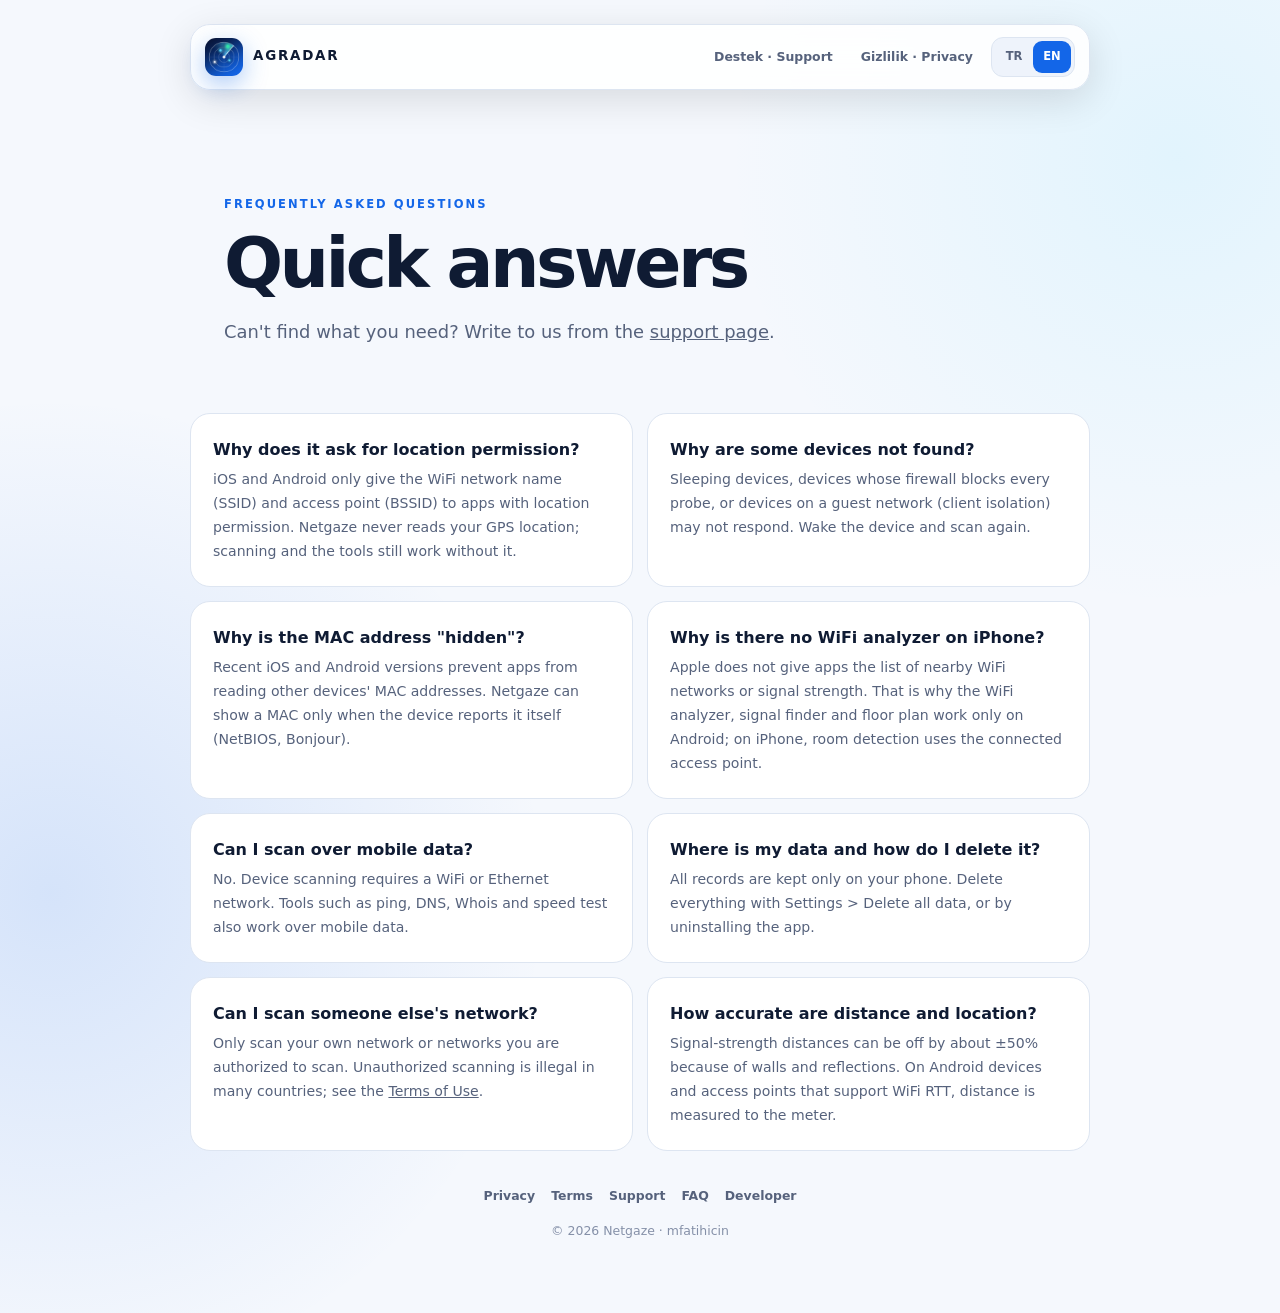
==== faq.html @ a1d0038b "Add files via upload" ====
<!DOCTYPE html>
<html lang="tr">
  <head>
    <meta charset="utf-8" />
    <meta name="viewport" content="width=device-width, initial-scale=1" />
    <meta name="description" content="Netgaze frequently asked questions." />
    <meta name="theme-color" content="#070f24" />
    <title>Netgaze — Sık Sorulan Sorular</title>
    <link rel="icon" href="ikon.png" />
    <link rel="stylesheet" href="styles.css" />
    <script src="site.js" defer></script>
  </head>
  <body
    data-language="tr"
    data-title-tr="Netgaze — Sık Sorulan Sorular"
    data-title-en="Netgaze — FAQ"
  >
    <main class="shell">
      <header class="topbar">
        <a class="brand" href="index.html" aria-label="Netgaze">
          <span class="mark" aria-hidden="true"><img src="ikon.png" alt="" /></span>
          AGRADAR
        </a>
        <div class="top-actions">
          <a class="nav-link" href="support.html">Destek · Support</a>
          <a class="nav-link" href="index.html">Gizlilik · Privacy</a>
          <div class="language-switcher" aria-label="Language">
            <button class="language-button" data-language-button="tr">TR</button>
            <button class="language-button" data-language-button="en">EN</button>
          </div>
        </div>
      </header>

      <div data-language-content="tr">
        <section class="hero">
          <p class="eyebrow">SIK SORULAN SORULAR</p>
          <h1>Hızlı yanıtlar</h1>
          <p class="hero-copy">
            Aradığınızı bulamazsanız <a href="support.html">destek sayfasından</a> bize yazın.
          </p>
        </section>
        <section class="faq-grid">
          <div class="faq-card">
            <h3>Neden konum izni istiyor?</h3>
            <p>iOS ve Android, WiFi ağ adını (SSID) ve erişim noktasını (BSSID) yalnızca konum izni olan uygulamalara verir. Netgaze GPS konumunuzu okumaz; izin vermezseniz tarama ve araçlar yine çalışır.</p>
          </div>
          <div class="faq-card">
            <h3>Bazı cihazlar neden bulunamıyor?</h3>
            <p>Uykudaki, güvenlik duvarı tüm sorgulara kapalı olan ya da misafir ağında (istemci yalıtımı) bulunan cihazlar yanıt vermeyebilir. Cihazı uyandırıp yeniden tarayın.</p>
          </div>
          <div class="faq-card">
            <h3>MAC adresi neden "gizli" görünüyor?</h3>
            <p>Yeni iOS ve Android sürümleri, uygulamaların diğer cihazların MAC adresini okumasını engeller. Netgaze MAC'i yalnızca cihaz kendisi bildirirse (NetBIOS, Bonjour) gösterebilir.</p>
          </div>
          <div class="faq-card">
            <h3>iPhone'da neden WiFi analizörü yok?</h3>
            <p>Apple, uygulamalara çevredeki WiFi ağlarının listesini ve sinyal gücünü vermez. Bu yüzden WiFi analizörü, sinyal bulucu ve kat planı yalnızca Android'de çalışır; iPhone'da oda tespiti bağlı erişim noktasına göre yapılır.</p>
          </div>
          <div class="faq-card">
            <h3>Mobil veride tarama yapabilir miyim?</h3>
            <p>Hayır. Cihaz taraması için bir WiFi ya da Ethernet ağına bağlı olmanız gerekir. Ping, DNS, Whois ve hız testi gibi araçlar mobil veride de çalışır.</p>
          </div>
          <div class="faq-card">
            <h3>Verilerim nerede, nasıl silerim?</h3>
            <p>Tüm kayıtlar yalnızca telefonunuzda tutulur. Ayarlar &gt; Tüm verileri sil ile ya da uygulamayı kaldırarak hepsini silebilirsiniz.</p>
          </div>
          <div class="faq-card">
            <h3>Başkasının ağını tarayabilir miyim?</h3>
            <p>Yalnızca kendi ağınızı ya da tarama izniniz olan ağları tarayın. İzinsiz tarama birçok ülkede yasaktır; bkz. <a href="termsofuse.html">Kullanım Koşulları</a>.</p>
          </div>
          <div class="faq-card">
            <h3>Mesafe ve konum ne kadar doğru?</h3>
            <p>Sinyal gücüne dayalı mesafeler duvarlar ve yansımalar nedeniyle yaklaşık ±%50 sapabilir. WiFi RTT destekleyen Android cihaz ve erişim noktalarında metre düzeyinde ölçüm yapılır.</p>
          </div>
        </section>
      </div>

      <div data-language-content="en">
        <section class="hero">
          <p class="eyebrow">FREQUENTLY ASKED QUESTIONS</p>
          <h1>Quick answers</h1>
          <p class="hero-copy">
            Can't find what you need? Write to us from the <a href="support.html">support page</a>.
          </p>
        </section>
        <section class="faq-grid">
          <div class="faq-card">
            <h3>Why does it ask for location permission?</h3>
            <p>iOS and Android only give the WiFi network name (SSID) and access point (BSSID) to apps with location permission. Netgaze never reads your GPS location; scanning and the tools still work without it.</p>
          </div>
          <div class="faq-card">
            <h3>Why are some devices not found?</h3>
            <p>Sleeping devices, devices whose firewall blocks every probe, or devices on a guest network (client isolation) may not respond. Wake the device and scan again.</p>
          </div>
          <div class="faq-card">
            <h3>Why is the MAC address "hidden"?</h3>
            <p>Recent iOS and Android versions prevent apps from reading other devices' MAC addresses. Netgaze can show a MAC only when the device reports it itself (NetBIOS, Bonjour).</p>
          </div>
          <div class="faq-card">
            <h3>Why is there no WiFi analyzer on iPhone?</h3>
            <p>Apple does not give apps the list of nearby WiFi networks or signal strength. That is why the WiFi analyzer, signal finder and floor plan work only on Android; on iPhone, room detection uses the connected access point.</p>
          </div>
          <div class="faq-card">
            <h3>Can I scan over mobile data?</h3>
            <p>No. Device scanning requires a WiFi or Ethernet network. Tools such as ping, DNS, Whois and speed test also work over mobile data.</p>
          </div>
          <div class="faq-card">
            <h3>Where is my data and how do I delete it?</h3>
            <p>All records are kept only on your phone. Delete everything with Settings &gt; Delete all data, or by uninstalling the app.</p>
          </div>
          <div class="faq-card">
            <h3>Can I scan someone else's network?</h3>
            <p>Only scan your own network or networks you are authorized to scan. Unauthorized scanning is illegal in many countries; see the <a href="termsofuse.html">Terms of Use</a>.</p>
          </div>
          <div class="faq-card">
            <h3>How accurate are distance and location?</h3>
            <p>Signal-strength distances can be off by about ±50% because of walls and reflections. On Android devices and access points that support WiFi RTT, distance is measured to the meter.</p>
          </div>
        </section>
      </div>

      <footer class="footer">
        <div class="footer-links">
          <a href="index.html">Privacy</a>
          <a href="termsofuse.html">Terms</a>
          <a href="support.html">Support</a>
          <a href="faq.html">FAQ</a>
          <a href="https://mfatihicin.github.io">Developer</a>
        </div>
        © <span data-year></span> Netgaze · mfatihicin
      </footer>
    </main>
  </body>
</html>
---- styles.css ----
:root {
  color-scheme: dark;
  --background: #070f24;
  --surface: #0d1a3a;
  --surface-elevated: #13234a;
  --surface-pressed: #1a2c58;
  --text: #eef3ff;
  --muted: #a3b0cc;
  --subtle: #6f7da0;
  --accent: #56d6ff;
  --accent-soft: #0f3350;
  --on-accent: #04122c;
  --blue: #1366e8;
  --mint: #2fe6a6;
  --mint-soft: #0f3a33;
  --border: #1f3366;
  --border-strong: #2c4580;
  --shadow: 0 28px 90px rgba(0, 0, 0, 0.4);
}

@media (prefers-color-scheme: light) {
  :root {
    color-scheme: light;
    --background: #f5f8fd;
    --surface: #ffffff;
    --surface-elevated: #eef3fb;
    --surface-pressed: #e3eaf6;
    --text: #0f1b33;
    --muted: #56627c;
    --subtle: #8590a8;
    --accent: #1366e8;
    --accent-soft: #e3edfd;
    --on-accent: #ffffff;
    --blue: #1366e8;
    --mint: #0f8a63;
    --mint-soft: #dcf5ec;
    --border: #dde5f1;
    --border-strong: #c7d3e6;
    --shadow: 0 28px 90px rgba(15, 40, 90, 0.1);
  }
}

* {
  box-sizing: border-box;
}

html {
  scroll-behavior: smooth;
  -webkit-text-size-adjust: 100%;
}

body {
  min-height: 100vh;
  margin: 0;
  background: radial-gradient(
      circle at 92% 12%,
      rgba(86, 214, 255, 0.12),
      transparent 28rem
    ),
    radial-gradient(
      circle at 4% 68%,
      rgba(19, 102, 232, 0.14),
      transparent 31rem
    ),
    var(--background);
  color: var(--text);
  font-family: Inter, ui-sans-serif, system-ui, -apple-system,
    BlinkMacSystemFont, 'Segoe UI', sans-serif;
  line-height: 1.7;
}

a {
  color: inherit;
}

.is-hidden {
  display: none;
}

.shell {
  width: min(900px, calc(100% - 32px));
  margin: 0 auto;
  padding: 24px 0 72px;
}

.topbar {
  position: sticky;
  top: 14px;
  z-index: 10;
  display: flex;
  align-items: center;
  justify-content: space-between;
  gap: 16px;
  padding: 12px 14px;
  border: 1px solid var(--border);
  border-radius: 20px;
  background: color-mix(in srgb, var(--surface) 88%, transparent);
  box-shadow: 0 10px 38px rgba(0, 0, 0, 0.12);
  backdrop-filter: blur(18px);
}

.brand {
  display: inline-flex;
  align-items: center;
  gap: 10px;
  color: var(--text);
  font-size: 0.84rem;
  font-weight: 900;
  letter-spacing: 0.13em;
  text-decoration: none;
}

.mark {
  display: inline-grid;
  width: 38px;
  height: 38px;
  place-items: center;
  overflow: hidden;
  border-radius: 11px;
  box-shadow: 0 8px 24px rgba(19, 102, 232, 0.35);
}

.top-actions {
  display: flex;
  align-items: center;
  gap: 8px;
}

.nav-link {
  padding: 8px 10px;
  border-radius: 11px;
  color: var(--muted);
  font-size: 0.78rem;
  font-weight: 700;
  text-decoration: none;
}

.nav-link:hover,
.nav-link:focus-visible {
  background: var(--surface-elevated);
  color: var(--text);
}

.language-switcher {
  display: flex;
  padding: 3px;
  border: 1px solid var(--border);
  border-radius: 12px;
  background: var(--surface-elevated);
}

.language-button {
  min-width: 38px;
  border: 0;
  border-radius: 9px;
  padding: 6px 8px;
  background: transparent;
  color: var(--muted);
  cursor: pointer;
  font: inherit;
  font-size: 0.72rem;
  font-weight: 800;
}

.language-button.is-selected {
  background: var(--accent);
  color: var(--on-accent);
}

.hero {
  padding: clamp(58px, 10vw, 105px) clamp(4px, 4vw, 34px) 48px;
}

.eyebrow {
  margin: 0 0 13px;
  color: var(--accent);
  font-size: 0.72rem;
  font-weight: 900;
  letter-spacing: 0.18em;
  text-transform: uppercase;
}

h1,
h2,
h3,
p {
  margin-top: 0;
}

h1 {
  max-width: 700px;
  margin-bottom: 18px;
  font-size: clamp(2.25rem, 7vw, 4.35rem);
  line-height: 1.03;
  letter-spacing: -0.052em;
}

.hero-copy {
  max-width: 680px;
  color: var(--muted);
  font-size: clamp(1rem, 2vw, 1.12rem);
}

.updated {
  display: inline-flex;
  align-items: center;
  gap: 8px;
  margin-top: 18px;
  padding: 8px 12px;
  border: 1px solid var(--border);
  border-radius: 999px;
  background: var(--surface);
  color: var(--subtle);
  font-size: 0.78rem;
  font-weight: 700;
}

.notice {
  display: flex;
  gap: 14px;
  padding: 20px;
  margin-bottom: 18px;
  border: 1px solid rgba(47, 230, 166, 0.34);
  border-radius: 22px;
  background: var(--mint-soft);
}

.notice-icon {
  font-size: 1.35rem;
}

.notice strong {
  display: block;
  margin-bottom: 3px;
  color: var(--mint);
}

.mark img {
  width: 100%;
  height: 100%;
}

.notice + .notice {
  margin-top: -6px;
}

.notice p {
  margin: 0;
  color: var(--muted);
  font-size: 0.92rem;
}

.content-card {
  overflow: hidden;
  border: 1px solid var(--border);
  border-radius: 28px;
  background: var(--surface);
  box-shadow: var(--shadow);
}

.section {
  padding: clamp(24px, 5vw, 40px);
  border-bottom: 1px solid var(--border);
}

.section:last-child {
  border-bottom: 0;
}

.section-number {
  display: grid;
  width: 34px;
  height: 34px;
  place-items: center;
  margin-bottom: 16px;
  border-radius: 11px;
  background: var(--accent-soft);
  color: var(--accent);
  font-size: 0.78rem;
  font-weight: 900;
}

h2 {
  margin-bottom: 10px;
  font-size: clamp(1.25rem, 3vw, 1.65rem);
  letter-spacing: -0.025em;
}

h3 {
  margin-bottom: 5px;
  font-size: 1rem;
}

.section p,
.section li {
  color: var(--muted);
}

.section p:last-child {
  margin-bottom: 0;
}

.section ul {
  margin: 14px 0 0;
  padding-left: 20px;
}

.section li {
  margin-bottom: 9px;
}

.section a {
  color: var(--accent);
  font-weight: 700;
}

.link-grid,
.faq-grid {
  display: grid;
  grid-template-columns: repeat(2, minmax(0, 1fr));
  gap: 14px;
}

.action-card,
.faq-card {
  display: block;
  padding: 22px;
  border: 1px solid var(--border);
  border-radius: 20px;
  background: var(--surface);
  color: var(--text);
  text-decoration: none;
  transition: transform 160ms ease, border-color 160ms ease,
    background 160ms ease;
}

.action-card:hover,
.action-card:focus-visible,
.faq-card:hover,
.faq-card:focus-visible {
  transform: translateY(-2px);
  border-color: var(--border-strong);
  background: var(--surface-elevated);
}

.action-icon {
  display: grid;
  width: 44px;
  height: 44px;
  place-items: center;
  margin-bottom: 16px;
  border-radius: 14px;
  background: var(--accent-soft);
  font-size: 1.25rem;
}

.action-card p,
.faq-card p {
  margin: 5px 0 0;
  color: var(--muted);
  font-size: 0.88rem;
}

.faq-card {
  cursor: default;
}

.footer {
  padding: 34px 4px 0;
  color: var(--subtle);
  font-size: 0.78rem;
  text-align: center;
}

.footer-links {
  display: flex;
  flex-wrap: wrap;
  justify-content: center;
  gap: 16px;
  margin-bottom: 14px;
}

.footer a {
  color: var(--muted);
  font-weight: 700;
  text-decoration: none;
}

[data-language-content] {
  display: none;
}

body[data-language='tr'] [data-language-content='tr'],
body[data-language='en'] [data-language-content='en'] {
  display: block;
}

@media (max-width: 680px) {
  .shell {
    width: min(100% - 22px, 900px);
    padding-top: 11px;
  }

  .topbar {
    top: 8px;
    padding: 9px 10px;
    border-radius: 17px;
  }

  .brand {
    font-size: 0.72rem;
  }

  .mark {
    width: 34px;
    height: 34px;
  }

  .nav-link {
    display: none;
  }

  .hero {
    padding: 54px 5px 34px;
  }

  .content-card {
    border-radius: 22px;
  }

  .link-grid,
  .faq-grid {
    grid-template-columns: 1fr;
  }
}

@media (prefers-reduced-motion: reduce) {
  *,
  *::before,
  *::after {
    scroll-behavior: auto !important;
    transition: none !important;
  }
}
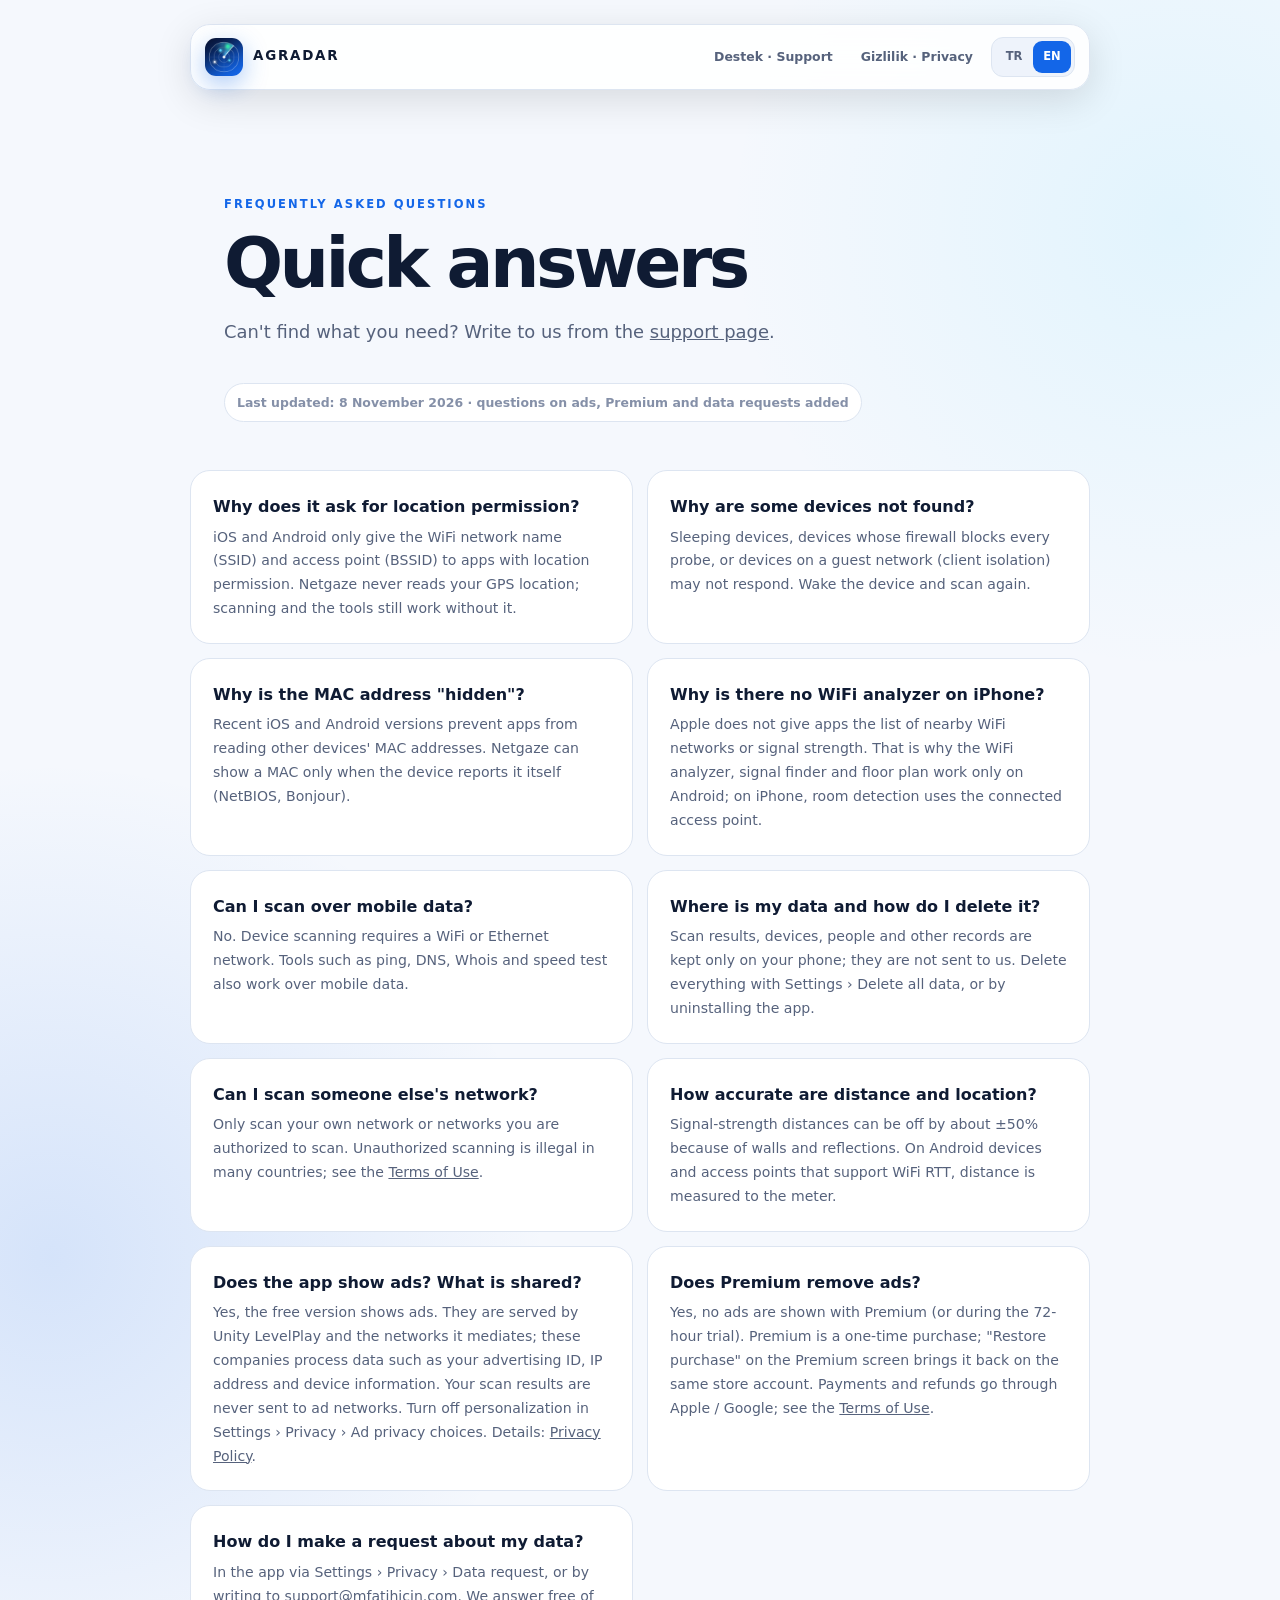
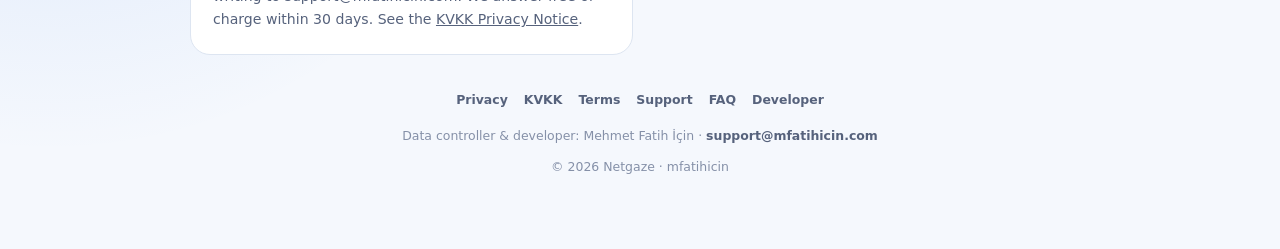
==== commit c533ff96: "Legal texts 8 Nov 2026: truthful privacy policy, KVKK notice, terms - index.html: corrects the false" ====
--- a/faq.html
+++ b/faq.html
@@ -38,6 +38,7 @@
           <p class="hero-copy">
             Aradığınızı bulamazsanız <a href="support.html">destek sayfasından</a> bize yazın.
           </p>
+          <span class="updated">Son güncelleme: 8 Kasım 2026 · reklam, Premium ve veri talebi soruları eklendi</span>
         </section>
         <section class="faq-grid">
           <div class="faq-card">
@@ -62,7 +63,7 @@
           </div>
           <div class="faq-card">
             <h3>Verilerim nerede, nasıl silerim?</h3>
-            <p>Tüm kayıtlar yalnızca telefonunuzda tutulur. Ayarlar &gt; Tüm verileri sil ile ya da uygulamayı kaldırarak hepsini silebilirsiniz.</p>
+            <p>Tarama sonuçları, cihazlar, kişiler ve diğer kayıtlar yalnızca telefonunuzda tutulur; bize gönderilmez. Ayarlar › Tüm verileri sil ile ya da uygulamayı kaldırarak hepsini silebilirsiniz.</p>
           </div>
           <div class="faq-card">
             <h3>Başkasının ağını tarayabilir miyim?</h3>
@@ -71,6 +72,18 @@
           <div class="faq-card">
             <h3>Mesafe ve konum ne kadar doğru?</h3>
             <p>Sinyal gücüne dayalı mesafeler duvarlar ve yansımalar nedeniyle yaklaşık ±%50 sapabilir. WiFi RTT destekleyen Android cihaz ve erişim noktalarında metre düzeyinde ölçüm yapılır.</p>
+          </div>
+          <div class="faq-card">
+            <h3>Uygulamada reklam var mı? Neler paylaşılıyor?</h3>
+            <p>Evet, ücretsiz sürümde reklam vardır. Reklamlar Unity LevelPlay ve aracılık ettiği ağlarca sunulur; bu şirketler reklam kimliği, IP adresi ve cihaz bilgileri gibi verileri işler. Tarama sonuçlarınız reklam ağlarına gönderilmez. Kişiselleştirmeyi Ayarlar › Gizlilik › Reklam gizlilik seçenekleri'nden kapatabilirsiniz. Ayrıntılar: <a href="index.html">Gizlilik Politikası</a>.</p>
+          </div>
+          <div class="faq-card">
+            <h3>Premium alınca reklam kalkar mı?</h3>
+            <p>Evet, Premium'da (ve 72 saatlik denemede) reklam gösterilmez. Premium tek seferlik bir satın almadır; Premium ekranındaki "Satın alımı geri yükle" ile aynı mağaza hesabında geri gelir. Ödeme ve iadeler Apple / Google üzerinden yürür; bkz. <a href="termsofuse.html">Kullanım Koşulları</a>.</p>
+          </div>
+          <div class="faq-card">
+            <h3>Verilerimle ilgili nasıl talepte bulunurum?</h3>
+            <p>Uygulamada Ayarlar › Gizlilik › Veri talebi ile ya da support@mfatihicin.com adresine yazarak. 30 gün içinde ücretsiz cevaplarız. Bkz. <a href="kvkk.html">KVKK Aydınlatma Metni</a>.</p>
           </div>
         </section>
       </div>
@@ -82,6 +95,7 @@
           <p class="hero-copy">
             Can't find what you need? Write to us from the <a href="support.html">support page</a>.
           </p>
+          <span class="updated">Last updated: 8 November 2026 · questions on ads, Premium and data requests added</span>
         </section>
         <section class="faq-grid">
           <div class="faq-card">
@@ -106,7 +120,7 @@
           </div>
           <div class="faq-card">
             <h3>Where is my data and how do I delete it?</h3>
-            <p>All records are kept only on your phone. Delete everything with Settings &gt; Delete all data, or by uninstalling the app.</p>
+            <p>Scan results, devices, people and other records are kept only on your phone; they are not sent to us. Delete everything with Settings › Delete all data, or by uninstalling the app.</p>
           </div>
           <div class="faq-card">
             <h3>Can I scan someone else's network?</h3>
@@ -116,17 +130,32 @@
             <h3>How accurate are distance and location?</h3>
             <p>Signal-strength distances can be off by about ±50% because of walls and reflections. On Android devices and access points that support WiFi RTT, distance is measured to the meter.</p>
           </div>
+          <div class="faq-card">
+            <h3>Does the app show ads? What is shared?</h3>
+            <p>Yes, the free version shows ads. They are served by Unity LevelPlay and the networks it mediates; these companies process data such as your advertising ID, IP address and device information. Your scan results are never sent to ad networks. Turn off personalization in Settings › Privacy › Ad privacy choices. Details: <a href="index.html">Privacy Policy</a>.</p>
+          </div>
+          <div class="faq-card">
+            <h3>Does Premium remove ads?</h3>
+            <p>Yes, no ads are shown with Premium (or during the 72-hour trial). Premium is a one-time purchase; "Restore purchase" on the Premium screen brings it back on the same store account. Payments and refunds go through Apple / Google; see the <a href="termsofuse.html">Terms of Use</a>.</p>
+          </div>
+          <div class="faq-card">
+            <h3>How do I make a request about my data?</h3>
+            <p>In the app via Settings › Privacy › Data request, or by writing to support@mfatihicin.com. We answer free of charge within 30 days. See the <a href="kvkk.html">KVKK Privacy Notice</a>.</p>
+          </div>
         </section>
       </div>
 
       <footer class="footer">
         <div class="footer-links">
           <a href="index.html">Privacy</a>
+          <a href="kvkk.html">KVKK</a>
           <a href="termsofuse.html">Terms</a>
           <a href="support.html">Support</a>
           <a href="faq.html">FAQ</a>
-          <a href="https://mfatihicin.github.io">Developer</a>
+          <a href="https://mfatihicin.com">Developer</a>
         </div>
+        <p data-language-content="tr">Veri sorumlusu ve geliştirici: Mehmet Fatih İçin · <a href="mailto:support@mfatihicin.com">support@mfatihicin.com</a></p>
+        <p data-language-content="en">Data controller &amp; developer: Mehmet Fatih İçin · <a href="mailto:support@mfatihicin.com">support@mfatihicin.com</a></p>
         © <span data-year></span> Netgaze · mfatihicin
       </footer>
     </main>
--- a/styles.css
+++ b/styles.css
@@ -442,3 +442,23 @@
     transition: none !important;
   }
 }
+
+/* 8 Kasım 2026: yasal metinler için küçük eklemeler */
+.section h3 {
+  margin-top: 20px;
+  color: var(--text);
+}
+
+.section ol {
+  margin: 14px 0 0;
+  padding-left: 22px;
+}
+
+.section ol li {
+  color: var(--muted);
+  margin-bottom: 9px;
+}
+
+.footer p {
+  margin: 0 0 10px;
+}
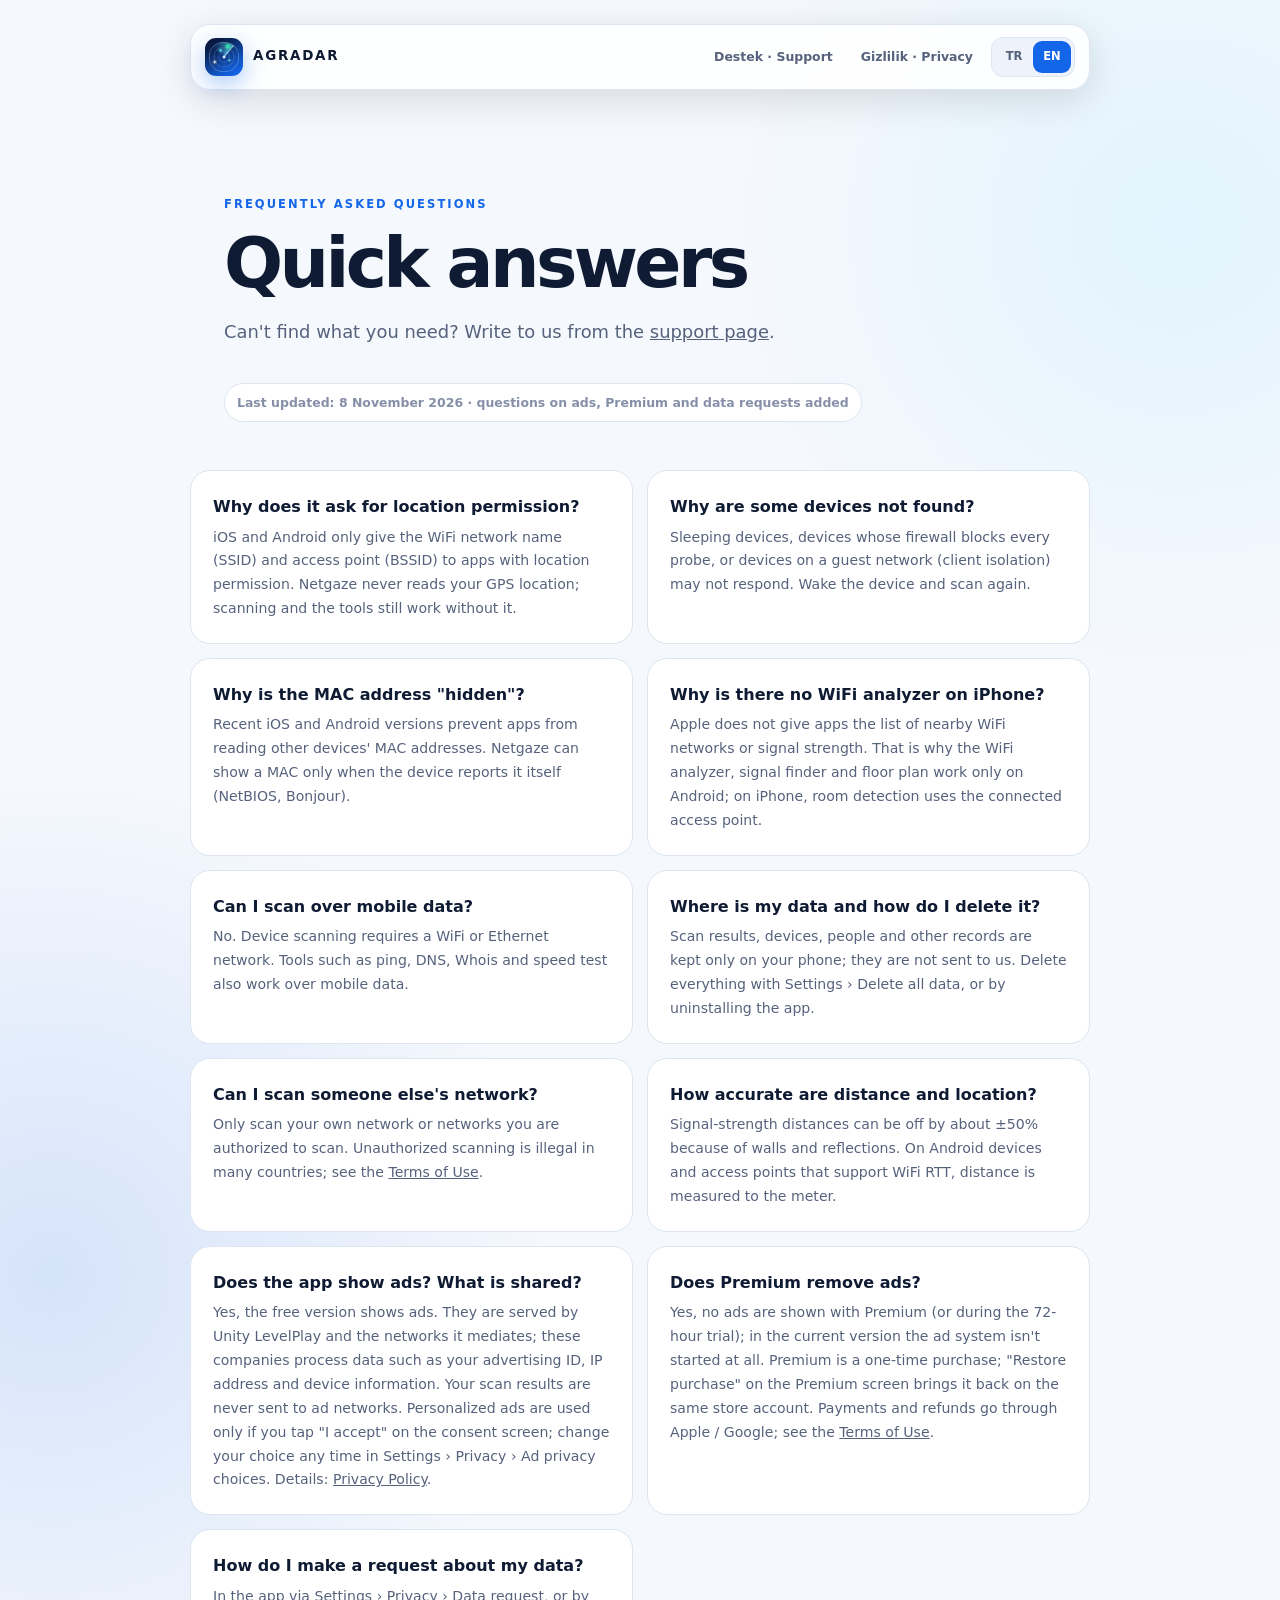
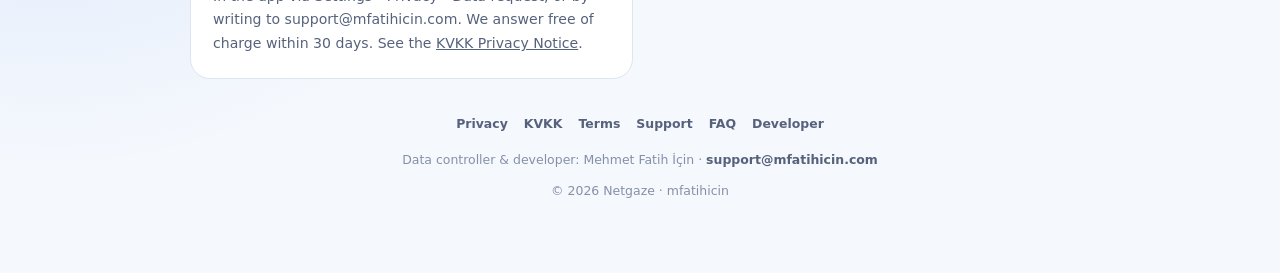
==== commit c2f89461: "Netgaze: describe in-app KVKK ad-consent screen and no ad SDK for Premium Consent screen (separate f" ====
--- a/faq.html
+++ b/faq.html
@@ -75,11 +75,11 @@
           </div>
           <div class="faq-card">
             <h3>Uygulamada reklam var mı? Neler paylaşılıyor?</h3>
-            <p>Evet, ücretsiz sürümde reklam vardır. Reklamlar Unity LevelPlay ve aracılık ettiği ağlarca sunulur; bu şirketler reklam kimliği, IP adresi ve cihaz bilgileri gibi verileri işler. Tarama sonuçlarınız reklam ağlarına gönderilmez. Kişiselleştirmeyi Ayarlar › Gizlilik › Reklam gizlilik seçenekleri'nden kapatabilirsiniz. Ayrıntılar: <a href="index.html">Gizlilik Politikası</a>.</p>
+            <p>Evet, ücretsiz sürümde reklam vardır. Reklamlar Unity LevelPlay ve aracılık ettiği ağlarca sunulur; bu şirketler reklam kimliği, IP adresi ve cihaz bilgileri gibi verileri işler. Tarama sonuçlarınız reklam ağlarına gönderilmez. Kişiselleştirilmiş reklam yalnızca rıza ekranında "Kabul ediyorum" derseniz kullanılır; seçiminizi Ayarlar › Gizlilik › Reklam gizlilik seçenekleri'nden istediğiniz an değiştirebilirsiniz. Ayrıntılar: <a href="index.html">Gizlilik Politikası</a>.</p>
           </div>
           <div class="faq-card">
             <h3>Premium alınca reklam kalkar mı?</h3>
-            <p>Evet, Premium'da (ve 72 saatlik denemede) reklam gösterilmez. Premium tek seferlik bir satın almadır; Premium ekranındaki "Satın alımı geri yükle" ile aynı mağaza hesabında geri gelir. Ödeme ve iadeler Apple / Google üzerinden yürür; bkz. <a href="termsofuse.html">Kullanım Koşulları</a>.</p>
+            <p>Evet, Premium'da (ve 72 saatlik denemede) reklam gösterilmez; güncel sürümde reklam sistemi de hiç başlatılmaz. Premium tek seferlik bir satın almadır; Premium ekranındaki "Satın alımı geri yükle" ile aynı mağaza hesabında geri gelir. Ödeme ve iadeler Apple / Google üzerinden yürür; bkz. <a href="termsofuse.html">Kullanım Koşulları</a>.</p>
           </div>
           <div class="faq-card">
             <h3>Verilerimle ilgili nasıl talepte bulunurum?</h3>
@@ -132,11 +132,11 @@
           </div>
           <div class="faq-card">
             <h3>Does the app show ads? What is shared?</h3>
-            <p>Yes, the free version shows ads. They are served by Unity LevelPlay and the networks it mediates; these companies process data such as your advertising ID, IP address and device information. Your scan results are never sent to ad networks. Turn off personalization in Settings › Privacy › Ad privacy choices. Details: <a href="index.html">Privacy Policy</a>.</p>
+            <p>Yes, the free version shows ads. They are served by Unity LevelPlay and the networks it mediates; these companies process data such as your advertising ID, IP address and device information. Your scan results are never sent to ad networks. Personalized ads are used only if you tap "I accept" on the consent screen; change your choice any time in Settings › Privacy › Ad privacy choices. Details: <a href="index.html">Privacy Policy</a>.</p>
           </div>
           <div class="faq-card">
             <h3>Does Premium remove ads?</h3>
-            <p>Yes, no ads are shown with Premium (or during the 72-hour trial). Premium is a one-time purchase; "Restore purchase" on the Premium screen brings it back on the same store account. Payments and refunds go through Apple / Google; see the <a href="termsofuse.html">Terms of Use</a>.</p>
+            <p>Yes, no ads are shown with Premium (or during the 72-hour trial); in the current version the ad system isn't started at all. Premium is a one-time purchase; "Restore purchase" on the Premium screen brings it back on the same store account. Payments and refunds go through Apple / Google; see the <a href="termsofuse.html">Terms of Use</a>.</p>
           </div>
           <div class="faq-card">
             <h3>How do I make a request about my data?</h3>
